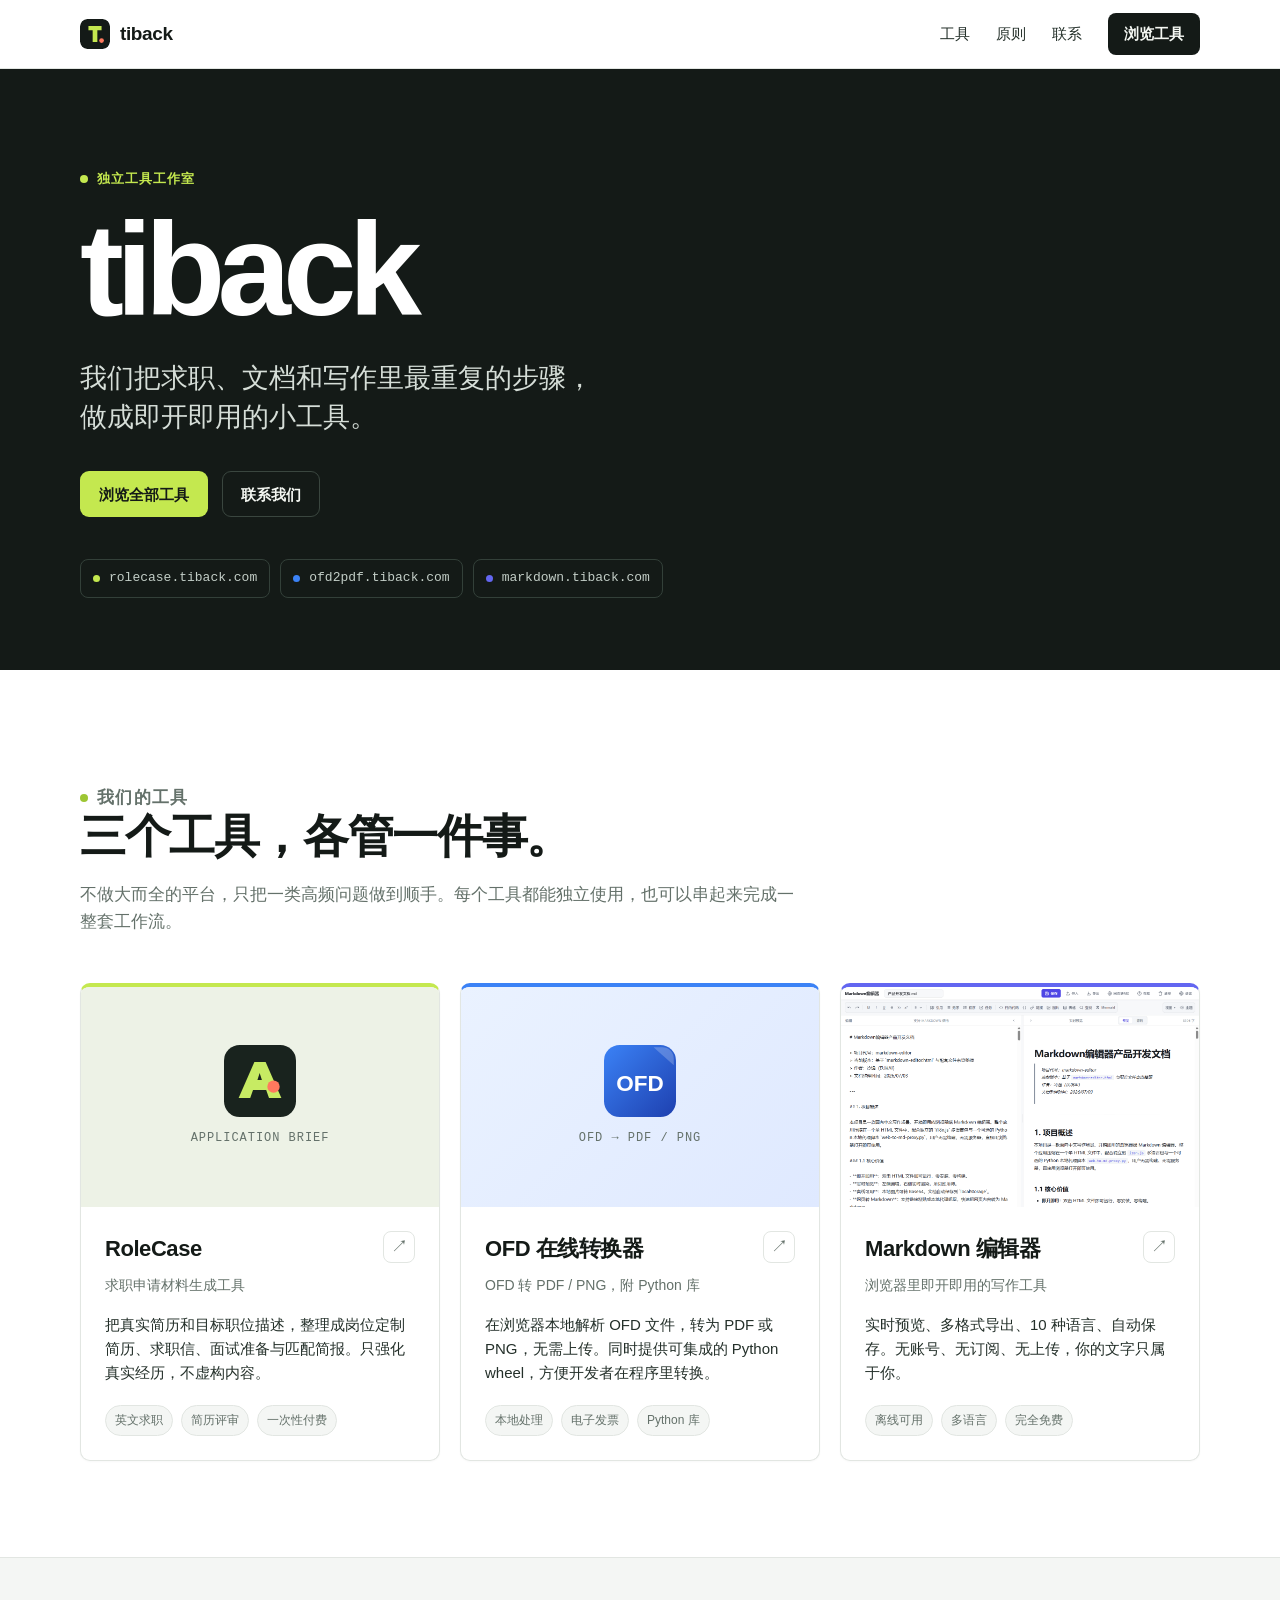
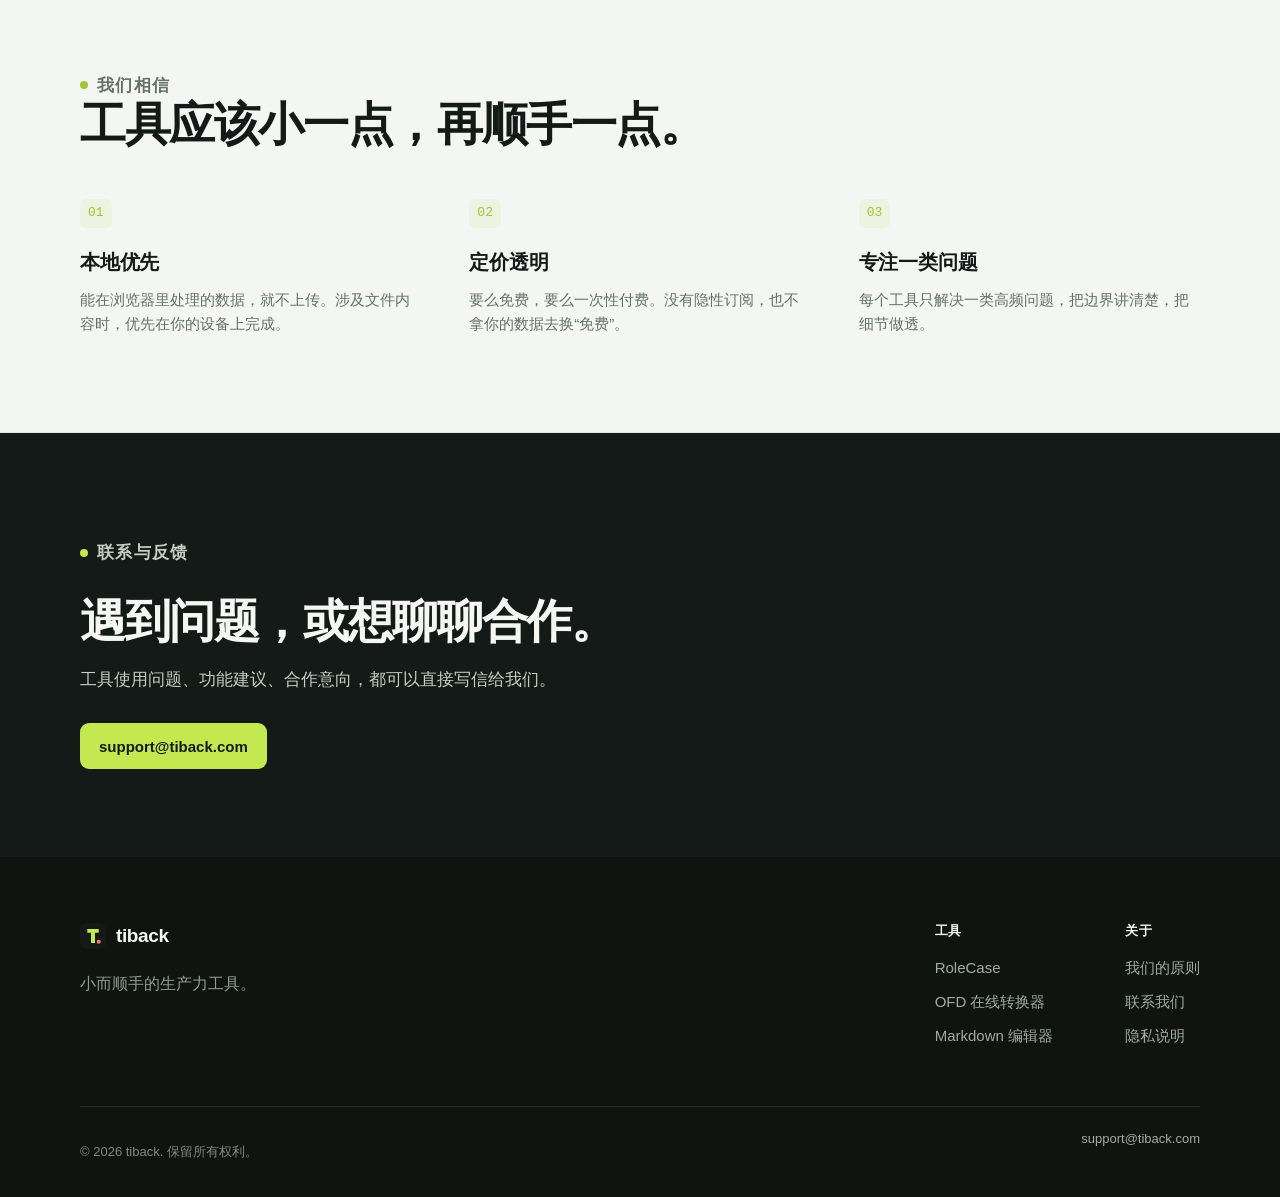
==== index.html @ 59db8145 "Initialize tiback official site" ====
<!doctype html>
<html lang="zh-CN">
  <head>
    <meta charset="utf-8" />
    <meta name="viewport" content="width=device-width, initial-scale=1" />
    <meta name="referrer" content="no-referrer-when-downgrade" />
    <meta
      name="description"
      content="tiback 是一个独立工具工作室，运营 RoleCase、OFD 在线转换器和 Markdown 编辑器，把高频但琐碎的工作做成即开即用的小工具。"
    />
    <meta name="robots" content="index, follow" />
    <meta name="theme-color" content="#141a17" />
    <link rel="canonical" href="https://tiback.com/" />

    <meta property="og:type" content="website" />
    <meta property="og:site_name" content="tiback" />
    <meta property="og:title" content="tiback — 独立工具工作室" />
    <meta
      property="og:description"
      content="我们把求职、文档和写作里最重复的步骤，做成即开即用的小工具。本地优先，定价简单。"
    />
    <meta property="og:url" content="https://tiback.com/" />
    <meta property="og:locale" content="zh_CN" />
    <meta name="twitter:card" content="summary" />
    <meta name="twitter:title" content="tiback — 独立工具工作室" />
    <meta
      name="twitter:description"
      content="运营 RoleCase、OFD 在线转换器和 Markdown 编辑器三个即开即用的小工具。"
    />

    <link rel="icon" type="image/svg+xml" href="favicon.svg" />
    <link rel="stylesheet" href="styles.css" />
    <title>tiback — 独立工具工作室</title>

    <script type="application/ld+json">
      {
        "@context": "https://schema.org",
        "@type": "Organization",
        "name": "tiback",
        "url": "https://tiback.com/",
        "email": "support@tiback.com",
        "description": "独立工具工作室，运营 RoleCase、OFD 在线转换器和 Markdown 编辑器。"
      }
    </script>
  </head>
  <body>
    <a class="skip-link" href="#main">跳到主要内容</a>

    <header class="site-header">
      <div class="container header-inner">
        <a class="brand" href="index.html" aria-label="tiback 首页">
          <img src="favicon.svg" alt="" width="30" height="30" />
          <span>tiback</span>
        </a>

        <button
          class="nav-toggle"
          type="button"
          aria-expanded="false"
          aria-controls="site-nav"
          aria-label="打开菜单"
        >
          <span></span>
          <span></span>
          <span></span>
        </button>

        <nav class="site-nav" id="site-nav" aria-label="主导航">
          <a href="#tools">工具</a>
          <a href="#principles">原则</a>
          <a href="#contact">联系</a>
          <a class="nav-cta" href="#tools">浏览工具</a>
        </nav>
      </div>
    </header>

    <main id="main">
      <section class="hero">
        <div class="container hero-inner">
          <p class="eyebrow"><span></span> 独立工具工作室</p>
          <h1>tiback</h1>
          <p class="hero-lede">
            我们把求职、文档和写作里最重复的步骤，<br />
            做成即开即用的小工具。
          </p>
          <div class="hero-actions">
            <a class="button button-primary" href="#tools">浏览全部工具</a>
            <a class="button button-ghost" href="mailto:support@tiback.com">联系我们</a>
          </div>

          <div class="hero-tools" aria-label="当前运营的工具">
            <a href="https://rolecase.tiback.com/" target="_blank" rel="noopener">
              <span class="dot dot-lime"></span>rolecase.tiback.com
            </a>
            <a href="https://ofd2pdf.tiback.com/" target="_blank" rel="noopener">
              <span class="dot dot-blue"></span>ofd2pdf.tiback.com
            </a>
            <a href="https://markdown.tiback.com/" target="_blank" rel="noopener">
              <span class="dot dot-indigo"></span>markdown.tiback.com
            </a>
          </div>
        </div>
      </section>

      <section class="tools" id="tools">
        <div class="container">
          <div class="section-heading">
            <p class="eyebrow"><span></span> 我们的工具</p>
            <h2>三个工具，各管一件事。</h2>
            <p>
              不做大而全的平台，只把一类高频问题做到顺手。每个工具都能独立使用，也可以串起来完成一整套工作流。
            </p>
          </div>

          <div class="tools-grid">
            <article class="tool-card tool-card-rolecase">
              <figure class="tool-media tool-media-rolecase">
                <img src="assets/rolecase.svg" alt="" width="72" height="72" />
                <figcaption>APPLICATION BRIEF</figcaption>
              </figure>
              <div class="tool-body">
                <div class="tool-title-row">
                  <h3>RoleCase</h3>
                  <a class="tool-open" href="https://rolecase.tiback.com/" target="_blank" rel="noopener" aria-label="打开 RoleCase">↗</a>
                </div>
                <p class="tool-tagline">求职申请材料生成工具</p>
                <p class="tool-desc">
                  把真实简历和目标职位描述，整理成岗位定制简历、求职信、面试准备与匹配简报。只强化真实经历，不虚构内容。
                </p>
                <ul class="tool-tags" aria-label="RoleCase 特点">
                  <li>英文求职</li>
                  <li>简历评审</li>
                  <li>一次性付费</li>
                </ul>
              </div>
            </article>

            <article class="tool-card tool-card-ofd">
              <figure class="tool-media tool-media-ofd">
                <img src="assets/ofd.svg" alt="" width="72" height="72" />
                <figcaption>OFD → PDF / PNG</figcaption>
              </figure>
              <div class="tool-body">
                <div class="tool-title-row">
                  <h3>OFD 在线转换器</h3>
                  <a class="tool-open" href="https://ofd2pdf.tiback.com/" target="_blank" rel="noopener" aria-label="打开 OFD 在线转换器">↗</a>
                </div>
                <p class="tool-tagline">OFD 转 PDF / PNG，附 Python 库</p>
                <p class="tool-desc">
                  在浏览器本地解析 OFD 文件，转为 PDF 或 PNG，无需上传。同时提供可集成的 Python wheel，方便开发者在程序里转换。
                </p>
                <ul class="tool-tags" aria-label="OFD 在线转换器特点">
                  <li>本地处理</li>
                  <li>电子发票</li>
                  <li>Python 库</li>
                </ul>
              </div>
            </article>

            <article class="tool-card tool-card-markdown">
              <figure class="tool-media tool-media-markdown">
                <img src="assets/markdown-editor.png" alt="Markdown 编辑器界面截图" loading="lazy" />
              </figure>
              <div class="tool-body">
                <div class="tool-title-row">
                  <h3>Markdown 编辑器</h3>
                  <a class="tool-open" href="https://markdown.tiback.com/" target="_blank" rel="noopener" aria-label="打开 Markdown 编辑器">↗</a>
                </div>
                <p class="tool-tagline">浏览器里即开即用的写作工具</p>
                <p class="tool-desc">
                  实时预览、多格式导出、10 种语言、自动保存。无账号、无订阅、无上传，你的文字只属于你。
                </p>
                <ul class="tool-tags" aria-label="Markdown 编辑器特点">
                  <li>离线可用</li>
                  <li>多语言</li>
                  <li>完全免费</li>
                </ul>
              </div>
            </article>
          </div>
        </div>
      </section>

      <section class="principles" id="principles">
        <div class="container">
          <div class="section-heading">
            <p class="eyebrow"><span></span> 我们相信</p>
            <h2>工具应该小一点，再顺手一点。</h2>
          </div>

          <div class="principles-grid">
            <div>
              <span class="principle-index">01</span>
              <h3>本地优先</h3>
              <p>能在浏览器里处理的数据，就不上传。涉及文件内容时，优先在你的设备上完成。</p>
            </div>
            <div>
              <span class="principle-index">02</span>
              <h3>定价透明</h3>
              <p>要么免费，要么一次性付费。没有隐性订阅，也不拿你的数据去换“免费”。</p>
            </div>
            <div>
              <span class="principle-index">03</span>
              <h3>专注一类问题</h3>
              <p>每个工具只解决一类高频问题，把边界讲清楚，把细节做透。</p>
            </div>
          </div>
        </div>
      </section>

      <section class="contact" id="contact">
        <div class="container contact-inner">
          <p class="eyebrow eyebrow-dark"><span></span> 联系与反馈</p>
          <h2>遇到问题，或想聊聊合作。</h2>
          <p>
            工具使用问题、功能建议、合作意向，都可以直接写信给我们。
          </p>
          <a class="button button-primary" href="mailto:support@tiback.com">support@tiback.com</a>
        </div>
      </section>
    </main>

    <footer class="site-footer">
      <div class="container footer-inner">
        <div class="footer-brand">
          <a class="brand" href="index.html">
            <img src="favicon.svg" alt="" width="26" height="26" />
            <span>tiback</span>
          </a>
          <p>小而顺手的生产力工具。</p>
        </div>

        <div class="footer-links">
          <div>
            <h3>工具</h3>
            <a href="https://rolecase.tiback.com/" target="_blank" rel="noopener">RoleCase</a>
            <a href="https://ofd2pdf.tiback.com/" target="_blank" rel="noopener">OFD 在线转换器</a>
            <a href="https://markdown.tiback.com/" target="_blank" rel="noopener">Markdown 编辑器</a>
          </div>
          <div>
            <h3>关于</h3>
            <a href="#principles">我们的原则</a>
            <a href="#contact">联系我们</a>
            <a href="/privacy.html">隐私说明</a>
          </div>
        </div>
      </div>
      <div class="container footer-bottom">
        <p>© 2026 tiback. 保留所有权利。</p>
        <a href="mailto:support@tiback.com">support@tiback.com</a>
      </div>
    </footer>

    <script src="main.js"></script>
  </body>
</html>
---- styles.css ----
:root {
  --ink: #141a17;
  --ink-soft: #24302a;
  --paper: #ffffff;
  --canvas: #f4f6f4;
  --line: #e2e6e2;
  --muted: #64716a;
  --muted-dark: #a8b3ac;
  --lime: #c4e84f;
  --lime-deep: #9dc633;
  --coral: #ff795e;
  --blue: #3b82f6;
  --indigo: #6366f1;
  --radius: 10px;
  --shadow: 0 14px 40px rgba(20, 26, 23, 0.08);
  --container: 1120px;
}

* {
  box-sizing: border-box;
}

html {
  scroll-behavior: smooth;
  -webkit-text-size-adjust: 100%;
}

body {
  margin: 0;
  font-family:
    -apple-system, BlinkMacSystemFont, "Segoe UI", Roboto, "Helvetica Neue",
    "PingFang SC", "Hiragino Sans GB", "Microsoft YaHei", sans-serif;
  color: var(--ink);
  background: var(--paper);
  line-height: 1.6;
  letter-spacing: 0;
}

a {
  color: inherit;
  text-decoration: none;
}

img {
  max-width: 100%;
  display: block;
}

.container {
  width: min(100% - 40px, var(--container));
  margin-inline: auto;
}

.skip-link {
  position: absolute;
  left: -9999px;
  top: 0;
  background: var(--lime);
  color: var(--ink);
  padding: 8px 12px;
  border-radius: 0 0 8px 0;
  z-index: 100;
}

.skip-link:focus {
  left: 0;
}

/* Header */
.site-header {
  position: sticky;
  top: 0;
  z-index: 20;
  background: rgba(255, 255, 255, 0.92);
  border-bottom: 1px solid var(--line);
  backdrop-filter: blur(12px);
}

.header-inner {
  min-height: 68px;
  display: flex;
  align-items: center;
  justify-content: space-between;
  gap: 24px;
}

.brand {
  display: inline-flex;
  align-items: center;
  gap: 10px;
  font-weight: 700;
  font-size: 19px;
  letter-spacing: -0.02em;
}

.brand img {
  border-radius: 7px;
}

.site-nav {
  display: flex;
  align-items: center;
  gap: 26px;
  font-size: 15px;
  color: var(--ink-soft);
}

.site-nav a:not(.nav-cta):hover {
  color: var(--ink);
  text-decoration: underline;
  text-underline-offset: 4px;
}

.nav-cta {
  padding: 9px 16px;
  background: var(--ink);
  color: #f4f7f2;
  border-radius: 8px;
  font-weight: 600;
}

.nav-cta:hover {
  background: var(--ink-soft);
}

.nav-toggle {
  display: none;
  width: 42px;
  height: 42px;
  border: 1px solid var(--line);
  border-radius: 8px;
  background: transparent;
  cursor: pointer;
  padding: 0;
}

.nav-toggle span {
  display: block;
  width: 18px;
  height: 2px;
  margin: 4px auto;
  background: var(--ink);
  transition: transform 0.2s ease, opacity 0.2s ease;
}

/* Hero */
.hero {
  background: var(--ink);
  color: #f4f7f2;
  overflow: hidden;
}

.hero-inner {
  padding: 96px 0 72px;
}

.eyebrow {
  display: inline-flex;
  align-items: center;
  gap: 9px;
  margin: 0 0 20px;
  font-size: 13px;
  font-weight: 600;
  letter-spacing: 0.08em;
  text-transform: uppercase;
  color: var(--lime);
}

.eyebrow span {
  width: 8px;
  height: 8px;
  border-radius: 50%;
  background: var(--lime);
}

.hero h1 {
  margin: 0;
  font-size: clamp(64px, 14vw, 132px);
  line-height: 0.92;
  letter-spacing: -0.06em;
  color: #ffffff;
}

.hero-lede {
  margin: 28px 0 0;
  font-size: clamp(19px, 3vw, 27px);
  line-height: 1.45;
  color: #d6ded8;
  font-weight: 400;
}

.hero-actions {
  display: flex;
  flex-wrap: wrap;
  gap: 14px;
  margin-top: 34px;
}

.button {
  display: inline-flex;
  align-items: center;
  justify-content: center;
  min-height: 46px;
  padding: 10px 18px;
  border-radius: 9px;
  font-weight: 600;
  font-size: 15px;
  line-height: 1;
  border: 1px solid transparent;
  cursor: pointer;
}

.button-primary {
  background: var(--lime);
  color: var(--ink);
}

.button-primary:hover {
  background: #d1f163;
}

.button-ghost {
  background: transparent;
  color: #f4f7f2;
  border-color: #3a463f;
}

.button-ghost:hover {
  border-color: #748078;
}

.hero-tools {
  display: flex;
  flex-wrap: wrap;
  gap: 10px;
  margin-top: 42px;
}

.hero-tools a {
  display: inline-flex;
  align-items: center;
  gap: 9px;
  padding: 8px 12px;
  border: 1px solid #334039;
  border-radius: 8px;
  color: #c3cec7;
  font-size: 13px;
  font-family: ui-monospace, SFMono-Regular, "SF Mono", Menlo, Consolas, monospace;
}

.hero-tools a:hover {
  color: #ffffff;
  border-color: #65746b;
}

.dot {
  width: 7px;
  height: 7px;
  border-radius: 50%;
}

.dot-lime {
  background: var(--lime);
}

.dot-blue {
  background: var(--blue);
}

.dot-indigo {
  background: var(--indigo);
}

/* Section headings */
.section-heading {
  max-width: 720px;
  margin-bottom: 48px;
}

.section-heading .eyebrow {
  color: var(--muted);
}

.section-heading .eyebrow span {
  background: var(--lime-deep);
}

.section-heading h2 {
  margin: 0;
  font-size: clamp(30px, 4.5vw, 46px);
  line-height: 1.12;
  letter-spacing: -0.03em;
}

.section-heading p {
  margin: 18px 0 0;
  font-size: 17px;
  color: var(--muted);
}

/* Tools */
.tools {
  padding: 96px 0;
  background: var(--paper);
}

.tools-grid {
  display: grid;
  grid-template-columns: repeat(3, 1fr);
  gap: 20px;
}

.tool-card {
  border: 1px solid var(--line);
  border-radius: var(--radius);
  background: var(--paper);
  overflow: hidden;
  display: flex;
  flex-direction: column;
  box-shadow: 0 1px 2px rgba(20, 26, 23, 0.03);
}

.tool-card-rolecase {
  border-top: 4px solid var(--lime);
}

.tool-card-ofd {
  border-top: 4px solid var(--blue);
}

.tool-card-markdown {
  border-top: 4px solid var(--indigo);
}

.tool-media {
  margin: 0;
  height: 220px;
  display: flex;
  flex-direction: column;
  align-items: center;
  justify-content: center;
  gap: 12px;
  padding: 20px;
  position: relative;
}

.tool-media-rolecase {
  background: #edf2e6;
}

.tool-media-ofd {
  background: linear-gradient(135deg, #eaf2ff 0%, #dfe9ff 100%);
}

.tool-media-markdown {
  padding: 0;
  background: #eef0ee;
}

.tool-media-markdown img {
  width: 100%;
  height: 100%;
  object-fit: cover;
  object-position: top center;
}

.tool-media figcaption {
  font-family: ui-monospace, SFMono-Regular, "SF Mono", Menlo, Consolas, monospace;
  font-size: 12px;
  letter-spacing: 0.08em;
  color: var(--muted);
}

.tool-body {
  padding: 24px;
  display: flex;
  flex-direction: column;
  flex: 1;
}

.tool-title-row {
  display: flex;
  align-items: flex-start;
  justify-content: space-between;
  gap: 16px;
}

.tool-title-row h3 {
  margin: 0;
  font-size: 22px;
  letter-spacing: -0.02em;
}

.tool-open {
  display: inline-flex;
  align-items: center;
  justify-content: center;
  width: 32px;
  height: 32px;
  flex: none;
  border: 1px solid var(--line);
  border-radius: 8px;
  color: var(--muted);
  font-size: 17px;
}

.tool-open:hover {
  color: var(--ink);
  border-color: #b8c1ba;
}

.tool-tagline {
  margin: 8px 0 0;
  font-size: 14px;
  color: var(--muted);
  font-weight: 500;
}

.tool-desc {
  margin: 16px 0 20px;
  color: var(--ink-soft);
  font-size: 15px;
}

.tool-tags {
  list-style: none;
  margin: auto 0 0;
  padding: 0;
  display: flex;
  flex-wrap: wrap;
  gap: 8px;
}

.tool-tags li {
  font-size: 12px;
  color: var(--muted);
  background: var(--canvas);
  border: 1px solid var(--line);
  border-radius: 999px;
  padding: 5px 9px;
}

/* Principles */
.principles {
  padding: 96px 0;
  background: var(--canvas);
  border-top: 1px solid var(--line);
  border-bottom: 1px solid var(--line);
}

.principles-grid {
  display: grid;
  grid-template-columns: repeat(3, 1fr);
  gap: 48px;
}

.principle-index {
  display: inline-block;
  font-family: ui-monospace, SFMono-Regular, "SF Mono", Menlo, Consolas, monospace;
  font-size: 13px;
  color: var(--lime-deep);
  background: #eef3e1;
  padding: 4px 8px;
  border-radius: 6px;
  margin-bottom: 18px;
}

.principles-grid h3 {
  margin: 0 0 10px;
  font-size: 20px;
  letter-spacing: -0.01em;
}

.principles-grid p {
  margin: 0;
  color: var(--muted);
  font-size: 15px;
}

/* Contact */
.contact {
  background: var(--ink);
  color: #f4f7f2;
}

.contact-inner {
  padding: 88px 0;
}

.eyebrow-dark {
  color: var(--lime);
}

.eyebrow-dark span {
  background: var(--lime);
}

.contact h2 {
  margin: 0;
  font-size: clamp(30px, 5vw, 46px);
  line-height: 1.12;
  letter-spacing: -0.03em;
}

.contact p {
  margin: 18px 0 30px;
  max-width: 560px;
  color: #c3cec7;
  font-size: 17px;
}

/* Footer */
.site-footer {
  background: #0f1411;
  color: #b8c3bb;
}

.footer-inner {
  display: flex;
  justify-content: space-between;
  gap: 48px;
  padding: 64px 0 48px;
}

.footer-brand .brand {
  color: #f4f7f2;
}

.footer-brand p {
  margin: 14px 0 0;
  color: #8f9c94;
}

.footer-links {
  display: flex;
  gap: 72px;
}

.footer-links h3 {
  margin: 0 0 14px;
  color: #f4f7f2;
  font-size: 13px;
  letter-spacing: 0.06em;
  text-transform: uppercase;
}

.footer-links a {
  display: block;
  margin-bottom: 10px;
  color: #9faba3;
  font-size: 15px;
}

.footer-links a:hover {
  color: #ffffff;
}

.footer-bottom {
  display: flex;
  justify-content: space-between;
  gap: 16px;
  padding: 22px 0;
  border-top: 1px solid #25302a;
  font-size: 13px;
  color: #7d8a82;
}

.footer-bottom a {
  color: #9faba3;
}

.footer-bottom a:hover {
  color: #ffffff;
}

/* Privacy page */
.page {
  padding: 72px 0;
}

.page-inner {
  max-width: 720px;
}

.page .eyebrow {
  color: var(--muted);
}

.page .eyebrow span {
  background: var(--lime-deep);
}

.page h1 {
  margin: 0 0 24px;
  font-size: clamp(34px, 6vw, 52px);
  line-height: 1.08;
  letter-spacing: -0.04em;
}

.page h2 {
  margin: 32px 0 10px;
  font-size: 22px;
  letter-spacing: -0.01em;
}

.page p,
.page li {
  color: var(--muted);
  font-size: 16px;
}

.page ul {
  padding-left: 22px;
}

.page a {
  color: var(--ink);
  text-decoration: underline;
  text-underline-offset: 3px;
}

/* Responsive */
@media (max-width: 860px) {
  .tools-grid,
  .principles-grid {
    grid-template-columns: 1fr;
  }

  .principles-grid {
    gap: 32px;
  }

  .footer-inner {
    flex-direction: column;
    gap: 36px;
  }

  .footer-links {
    gap: 40px;
  }
}

@media (max-width: 640px) {
  .nav-toggle {
    display: block;
  }

  .site-nav {
    position: absolute;
    top: 68px;
    left: 20px;
    right: 20px;
    flex-direction: column;
    align-items: stretch;
    gap: 0;
    background: var(--paper);
    border: 1px solid var(--line);
    border-radius: 10px;
    box-shadow: var(--shadow);
    padding: 8px;
    opacity: 0;
    visibility: hidden;
    transform: translateY(-8px);
    transition: opacity 0.2s ease, transform 0.2s ease, visibility 0.2s ease;
  }

  .site-nav.is-open {
    opacity: 1;
    visibility: visible;
    transform: translateY(0);
  }

  .site-nav a {
    padding: 12px 10px;
    border-radius: 8px;
  }

  .site-nav a:hover {
    background: var(--canvas);
  }

  .site-nav .nav-cta {
    text-align: center;
    margin-top: 6px;
  }

  .nav-toggle.is-open span:nth-child(1) {
    transform: translateY(6px) rotate(45deg);
  }

  .nav-toggle.is-open span:nth-child(2) {
    opacity: 0;
  }

  .nav-toggle.is-open span:nth-child(3) {
    transform: translateY(-6px) rotate(-45deg);
  }

  .hero-inner {
    padding: 64px 0 52px;
  }

  .tools,
  .principles {
    padding: 64px 0;
  }

  .contact-inner {
    padding: 64px 0;
  }

  .footer-bottom {
    flex-direction: column;
  }
}
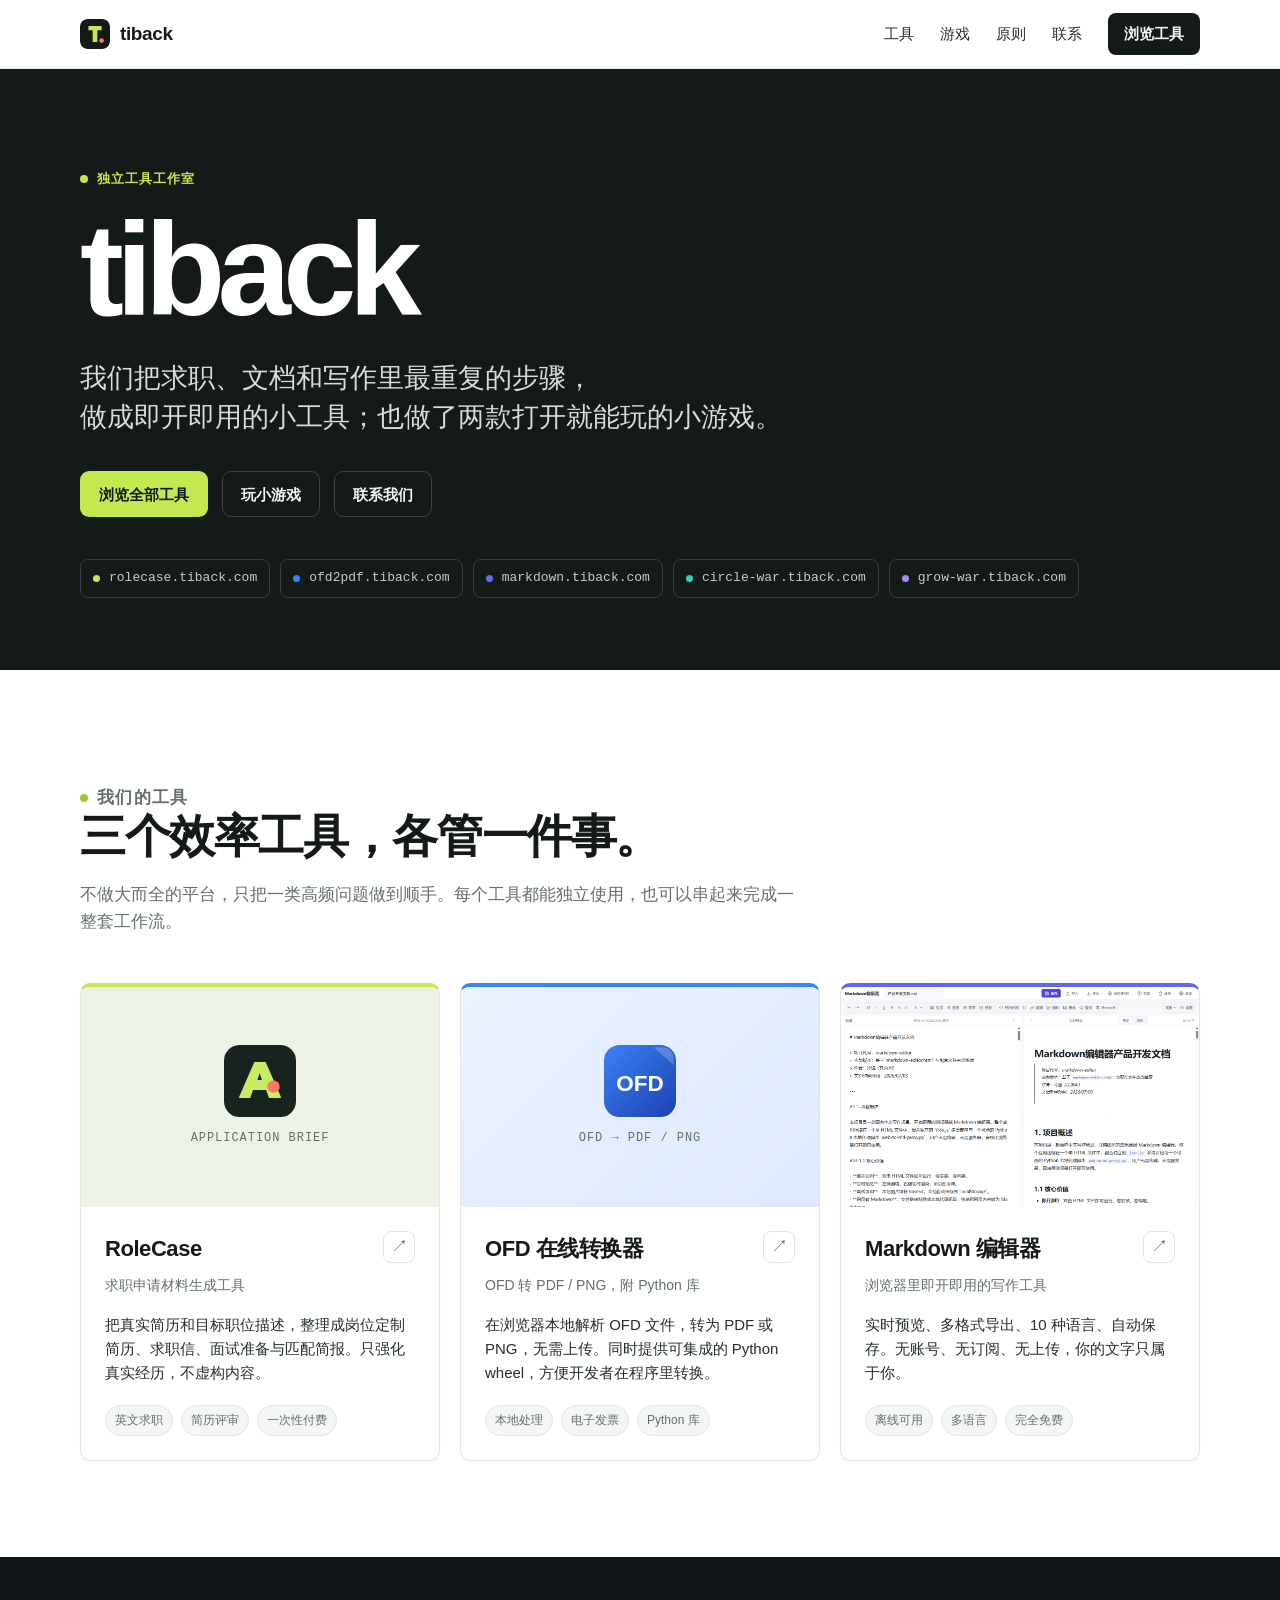
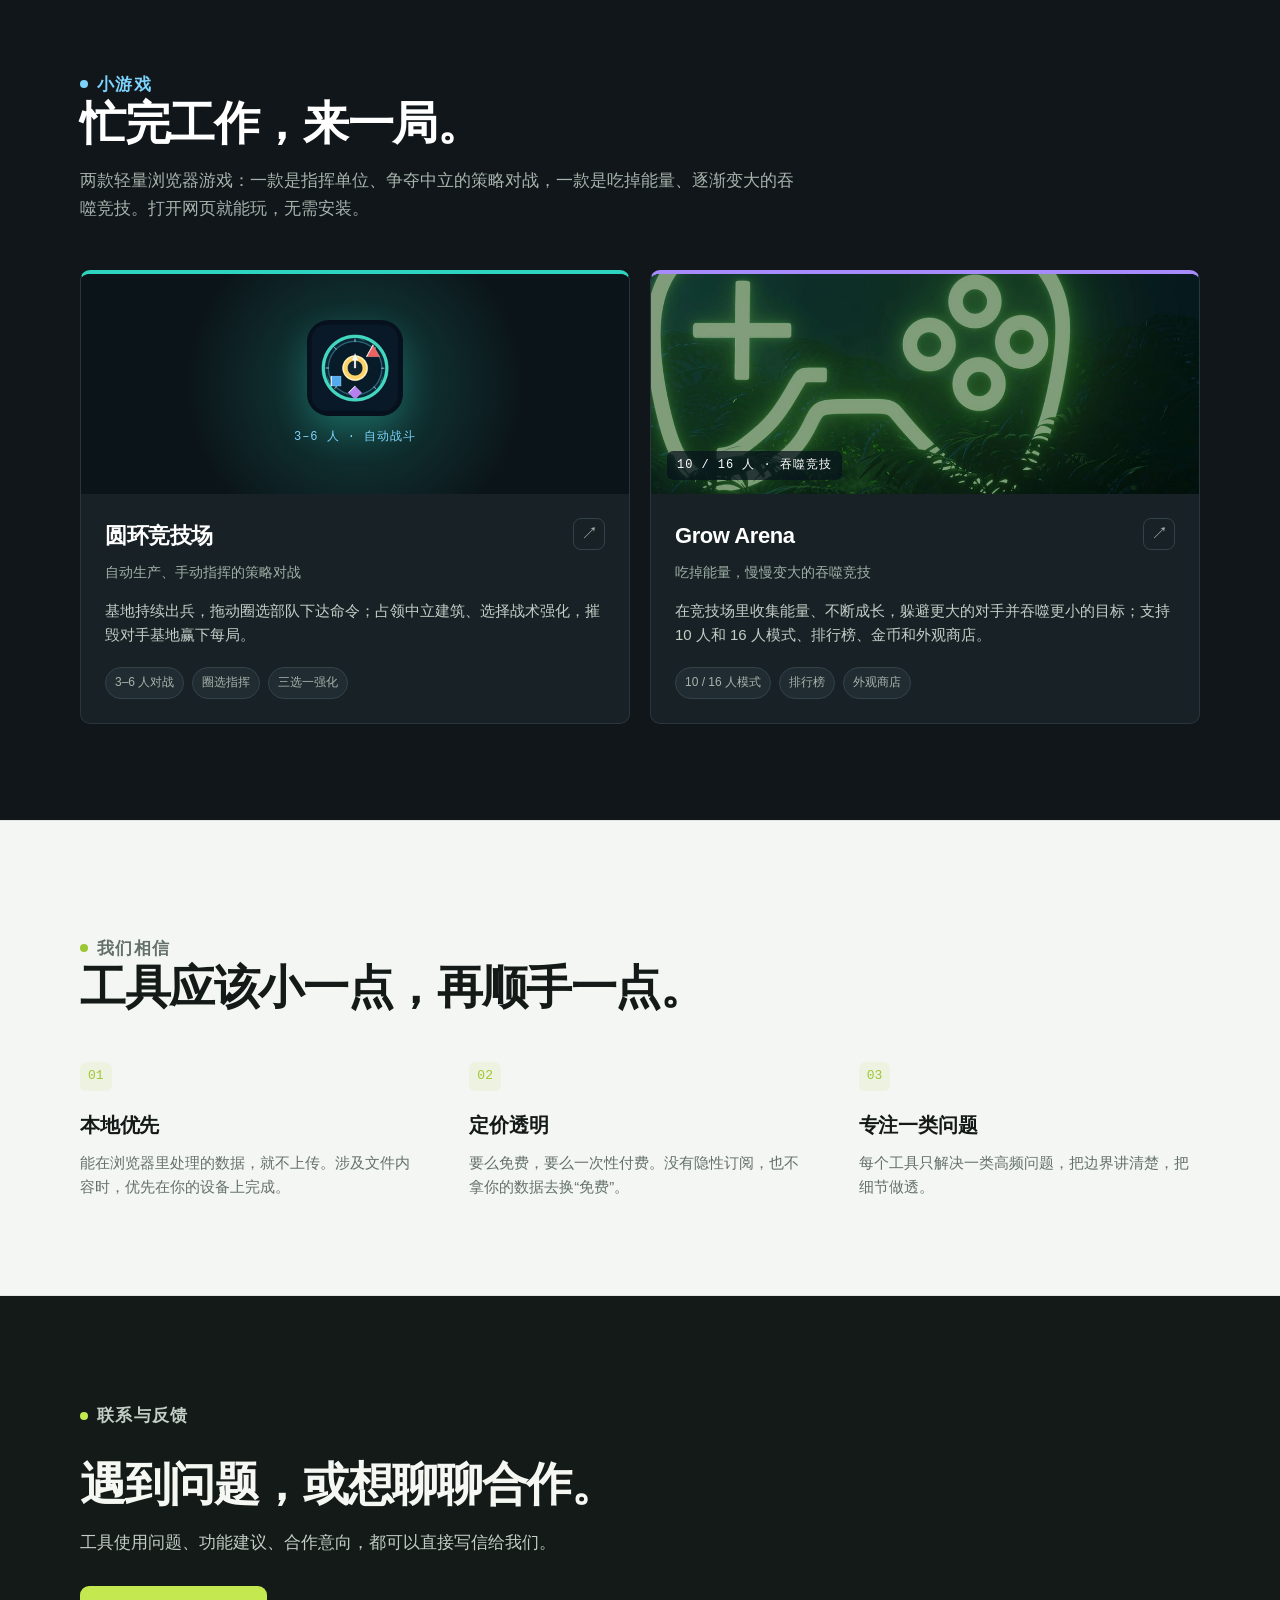
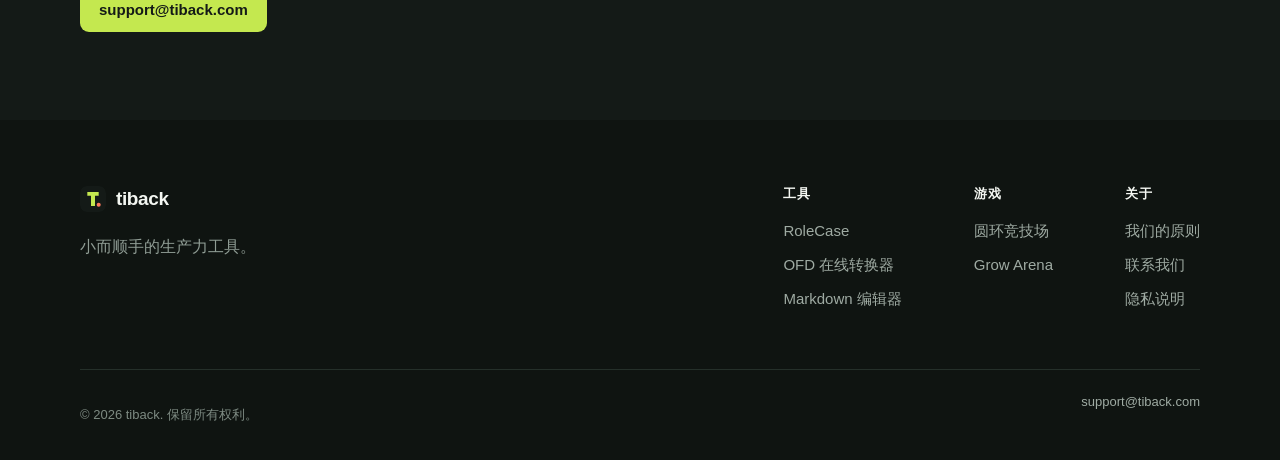
==== commit 3160da07: "Add Circle Arena and Grow Arena to tiback hub" ====
--- a/index.html
+++ b/index.html
@@ -6,7 +6,7 @@
     <meta name="referrer" content="no-referrer-when-downgrade" />
     <meta
       name="description"
-      content="tiback 是一个独立工具工作室，运营 RoleCase、OFD 在线转换器和 Markdown 编辑器，把高频但琐碎的工作做成即开即用的小工具。"
+      content="tiback 是一个独立工具工作室，运营 RoleCase、OFD 在线转换器、Markdown 编辑器，以及圆环竞技场和 Grow Arena 两款浏览器小游戏。"
     />
     <meta name="robots" content="index, follow" />
     <meta name="theme-color" content="#141a17" />
@@ -17,7 +17,7 @@
     <meta property="og:title" content="tiback — 独立工具工作室" />
     <meta
       property="og:description"
-      content="我们把求职、文档和写作里最重复的步骤，做成即开即用的小工具。本地优先，定价简单。"
+      content="我们把求职、文档和写作里最重复的步骤做成即开即用的小工具，也做了两款打开就能玩的浏览器游戏。本地优先，定价简单。"
     />
     <meta property="og:url" content="https://tiback.com/" />
     <meta property="og:locale" content="zh_CN" />
@@ -25,22 +25,737 @@
     <meta name="twitter:title" content="tiback — 独立工具工作室" />
     <meta
       name="twitter:description"
-      content="运营 RoleCase、OFD 在线转换器和 Markdown 编辑器三个即开即用的小工具。"
+      content="运营 RoleCase、OFD 在线转换器、Markdown 编辑器，以及圆环竞技场和 Grow Arena 两款小游戏。"
     />
 
     <link rel="icon" type="image/svg+xml" href="favicon.svg" />
     <link rel="stylesheet" href="styles.css" />
+    <link rel="alternate" type="text/markdown" href="llms.txt" title="LLM-readable site summary" />
     <title>tiback — 独立工具工作室</title>
 
     <script type="application/ld+json">
-      {
-        "@context": "https://schema.org",
-        "@type": "Organization",
-        "name": "tiback",
-        "url": "https://tiback.com/",
+{
+  "@context": "https://schema.org",
+  "@graph": [
+    {
+      "@type": "Organization",
+      "@id": "https://tiback.com/#organization",
+      "name": "tiback",
+      "alternateName": "TiBack",
+      "url": "https://tiback.com/",
+      "description": "tiback 是一个独立工具工作室，运营 RoleCase、OFD 在线转换器和 Markdown 编辑器，把高频但琐碎的工作做成即开即用的小工具。",
+      "slogan": "小而顺手的生产力工具。",
+      "email": "support@tiback.com",
+      "contactPoint": {
+        "@type": "ContactPoint",
+        "contactType": "customer support",
         "email": "support@tiback.com",
-        "description": "独立工具工作室，运营 RoleCase、OFD 在线转换器和 Markdown 编辑器。"
+        "availableLanguage": ["zh-CN", "en"]
+      },
+      "logo": {
+        "@type": "ImageObject",
+        "@id": "https://tiback.com/#logo",
+        "url": "https://tiback.com/favicon.svg",
+        "contentUrl": "https://tiback.com/favicon.svg",
+        "caption": "tiback"
+      },
+      "image": { "@id": "https://tiback.com/#logo" },
+      "knowsAbout": [
+        "证据优先的求职申请材料",
+        "OFD 转 PDF / PNG",
+        "浏览器本地文档处理",
+        "Markdown 写作与导出",
+        "AI Agent 工作流"
+      ],
+      "hasOfferCatalog": {
+        "@type": "OfferCatalog",
+        "name": "tiback 工具合集",
+        "itemListElement": [
+          {
+            "@type": "Offer",
+            "itemOffered": { "@id": "https://rolecase.tiback.com/#software" }
+          },
+          {
+            "@type": "Offer",
+            "itemOffered": { "@id": "https://ofd2pdf.tiback.com/#software" }
+          },
+          {
+            "@type": "Offer",
+            "itemOffered": { "@id": "https://markdown.tiback.com/#software" }
+          },
+          {
+            "@type": "Offer",
+            "itemOffered": { "@id": "https://circle-war.tiback.com/#software" }
+          },
+          {
+            "@type": "Offer",
+            "itemOffered": { "@id": "https://grow-war.tiback.com/#software" }
+          }
+        ]
       }
+    },
+    {
+      "@type": "WebSite",
+      "@id": "https://tiback.com/#website",
+      "url": "https://tiback.com/",
+      "name": "tiback",
+      "alternateName": "tiback 官方工具站",
+      "description": "tiback 官方网站，聚合 RoleCase、OFD 在线转换器、Markdown 编辑器三个效率工具，以及圆环竞技场和 Grow Arena 两款浏览器小游戏。",
+      "inLanguage": "zh-CN",
+      "publisher": { "@id": "https://tiback.com/#organization" },
+      "copyrightHolder": { "@id": "https://tiback.com/#organization" },
+      "copyrightYear": 2026,
+      "isFamilyFriendly": true,
+      "mainEntity": { "@id": "https://tiback.com/#tools" }
+    },
+    {
+      "@type": "WebPage",
+      "@id": "https://tiback.com/#webpage",
+      "url": "https://tiback.com/",
+      "name": "tiback — 独立工具工作室",
+      "description": "tiback 运营 RoleCase、OFD 在线转换器、Markdown 编辑器、圆环竞技场和 Grow Arena，提供求职材料、OFD 文档转换、Markdown 写作和浏览器游戏。",
+      "isPartOf": { "@id": "https://tiback.com/#website" },
+      "about": { "@id": "https://tiback.com/#organization" },
+      "mainEntity": { "@id": "https://tiback.com/#tools" },
+      "inLanguage": "zh-CN",
+      "datePublished": "2026-09-09",
+      "dateModified": "2026-09-12"
+    },
+    {
+      "@type": "ItemList",
+      "@id": "https://tiback.com/#tools",
+      "name": "tiback 工具合集",
+      "description": "tiback 目前运营的五个产品：RoleCase、OFD 在线转换器、Markdown 编辑器、圆环竞技场和 Grow Arena。",
+      "numberOfItems": 5,
+      "itemListOrder": "https://schema.org/ItemListOrderAscending",
+      "itemListElement": [
+        {
+          "@type": "ListItem",
+          "position": 1,
+          "name": "RoleCase",
+          "url": "https://rolecase.tiback.com/",
+          "item": { "@id": "https://rolecase.tiback.com/#software" }
+        },
+        {
+          "@type": "ListItem",
+          "position": 2,
+          "name": "OFD 在线转换器",
+          "url": "https://ofd2pdf.tiback.com/",
+          "item": { "@id": "https://ofd2pdf.tiback.com/#software" }
+        },
+        {
+          "@type": "ListItem",
+          "position": 3,
+          "name": "Markdown 编辑器",
+          "url": "https://markdown.tiback.com/",
+          "item": { "@id": "https://markdown.tiback.com/#software" }
+        },
+        {
+          "@type": "ListItem",
+          "position": 4,
+          "name": "圆环竞技场",
+          "url": "https://circle-war.tiback.com/",
+          "item": { "@id": "https://circle-war.tiback.com/#software" }
+        },
+        {
+          "@type": "ListItem",
+          "position": 5,
+          "name": "Grow Arena",
+          "url": "https://grow-war.tiback.com/",
+          "item": { "@id": "https://grow-war.tiback.com/#software" }
+        }
+      ]
+    },
+    {
+      "@type": "SoftwareApplication",
+      "@id": "https://rolecase.tiback.com/#software",
+      "name": "RoleCase",
+      "alternateName": ["RoleCase 求职申请材料生成工具", "RoleCase application pack builder"],
+      "url": "https://rolecase.tiback.com/",
+      "mainEntityOfPage": "https://rolecase.tiback.com/",
+      "description": "面向英语求职市场的证据优先申请材料工具：输入真实简历和目标职位描述，生成岗位定制简历、求职信、面试准备和匹配简报。只整理和强化真实经历，不虚构技能、项目、雇主或成果。",
+      "applicationCategory": "BusinessApplication",
+      "applicationSubCategory": "Resume review and job application preparation",
+      "operatingSystem": "Any",
+      "browserRequirements": "现代浏览器（Chrome、Edge、Firefox、Safari）",
+      "inLanguage": ["en", "zh-CN"],
+      "isAccessibleForFree": true,
+      "offers": [
+        {
+          "@type": "Offer",
+          "name": "Simple Resume Review",
+          "description": "免费、确定性检查、不调用模型的简历评审。",
+          "price": "0",
+          "priceCurrency": "USD",
+          "url": "https://rolecase.tiback.com/resume-review.html",
+          "availability": "https://schema.org/InStock"
+        },
+        {
+          "@type": "Offer",
+          "name": "High-quality Resume Review",
+          "description": "一次性付费的 AI 简历评审，提供更深入的证据、清晰度和改进建议。",
+          "price": "2.99",
+          "priceCurrency": "USD",
+          "url": "https://rolecase.tiback.com/resume-review.html",
+          "availability": "https://schema.org/InStock"
+        },
+        {
+          "@type": "Offer",
+          "name": "Application Pack",
+          "description": "一次性付费的岗位定制申请材料包，包含定制简历、求职信、匹配报告和面试准备。",
+          "price": "4.99",
+          "priceCurrency": "USD",
+          "url": "https://rolecase.tiback.com/#builder",
+          "availability": "https://schema.org/InStock"
+        }
+      ],
+      "featureList": [
+        "Evidence-first resume review",
+        "Role-specific tailored resume",
+        "Role-specific cover letter",
+        "Interview preparation with story prompts",
+        "Match, evidence, and gap analysis",
+        "PDF and DOCX export",
+        "One-time pricing, no subscription"
+      ],
+      "audience": {
+        "@type": "Audience",
+        "audienceType": "面向英语求职市场的求职者、转职者、应届生和职场人士"
+      },
+      "keywords": "resume review, role-specific resume, cover letter, interview prep, application pack, ATS resume, job application, 英文简历, 求职信, 面试准备",
+      "publisher": { "@id": "https://tiback.com/#organization" },
+      "isPartOf": { "@id": "https://tiback.com/#website" },
+      "image": "https://tiback.com/assets/rolecase.svg",
+      "softwareHelp": "https://rolecase.tiback.com/",
+      "potentialAction": {
+        "@type": "UseAction",
+        "name": "Build a role-specific application pack",
+        "target": {
+          "@type": "EntryPoint",
+          "urlTemplate": "https://rolecase.tiback.com/#builder",
+          "actionPlatform": [
+            "http://schema.org/DesktopWebPlatform",
+            "http://schema.org/MobileWebPlatform"
+          ]
+        }
+      },
+      "datePublished": "2026-08-11",
+      "dateModified": "2026-09-09"
+    },
+    {
+      "@type": "SoftwareApplication",
+      "@id": "https://ofd2pdf.tiback.com/#software",
+      "name": "OFD 在线转换器",
+      "alternateName": ["OFD to PDF / PNG Converter", "ofd2pdf"],
+      "url": "https://ofd2pdf.tiback.com/",
+      "mainEntityOfPage": "https://ofd2pdf.tiback.com/",
+      "description": "免费的 OFD 转 PDF / PNG 在线工具：在浏览器本地解析和转换 OFD 文件，无需上传，支持电子发票等常见版式文档；同时提供可下载的 Python wheel，开发者可在自己的程序中批量转换 OFD。",
+      "applicationCategory": "UtilitiesApplication",
+      "applicationSubCategory": "OFD document conversion and parsing",
+      "operatingSystem": "Any",
+      "browserRequirements": "支持 WebAssembly 和 Pyodide 的现代浏览器",
+      "inLanguage": "zh-CN",
+      "isAccessibleForFree": true,
+      "offers": {
+        "@type": "Offer",
+        "name": "免费在线转换",
+        "description": "OFD 转 PDF / PNG 在线工具，浏览器本地处理，无需注册。",
+        "price": "0",
+        "priceCurrency": "CNY",
+        "url": "https://ofd2pdf.tiback.com/",
+        "availability": "https://schema.org/InStock"
+      },
+      "featureList": [
+        "OFD 转 PDF",
+        "OFD 转 PNG",
+        "浏览器本地转换，无需上传",
+        "损坏 OFD 预修复",
+        "电子发票等 OFD 文件",
+        "Python wheel 下载与集成",
+        "无需注册"
+      ],
+      "audience": [
+        {
+          "@type": "Audience",
+          "audienceType": "处理电子发票、电子证照和 OFD 版式文档的个人用户"
+        },
+        {
+          "@type": "Audience",
+          "audienceType": "需要在程序中集成 OFD 转换的开发者"
+        }
+      ],
+      "keywords": "OFD转换, OFD转PDF, OFD转PNG, OFD在线转换, OFD Python库, OFD wheel, 电子发票转换, 版式文档",
+      "publisher": { "@id": "https://tiback.com/#organization" },
+      "isPartOf": { "@id": "https://tiback.com/#website" },
+      "image": "https://tiback.com/assets/ofd.svg",
+      "softwareHelp": "https://ofd2pdf.tiback.com/usage.html",
+      "potentialAction": {
+        "@type": "UseAction",
+        "name": "Convert an OFD file to PDF or PNG",
+        "target": {
+          "@type": "EntryPoint",
+          "urlTemplate": "https://ofd2pdf.tiback.com/",
+          "actionPlatform": [
+            "http://schema.org/DesktopWebPlatform",
+            "http://schema.org/MobileWebPlatform"
+          ]
+        }
+      },
+      "datePublished": "2026-08-24",
+      "dateModified": "2026-09-04"
+    },
+    {
+      "@type": "SoftwareApplication",
+      "@id": "https://markdown.tiback.com/#software",
+      "name": "Markdown 编辑器",
+      "alternateName": ["Markdown Editor", "lengyi-markdown-editor"],
+      "url": "https://markdown.tiback.com/",
+      "mainEntityOfPage": "https://markdown.tiback.com/",
+      "description": "浏览器里即开即用的 Markdown 写作工具：实时预览、本地自动保存、多格式导出、10 种语言、浅色/深色主题、Mermaid 图表和 KaTeX 公式；无账号、无订阅、内容不上传。",
+      "applicationCategory": "MultimediaApplication",
+      "applicationSubCategory": "Markdown writing and export",
+      "operatingSystem": "Any",
+      "browserRequirements": "现代浏览器（Chrome、Edge、Firefox、Safari）",
+      "inLanguage": ["zh-CN", "zh-TW", "en", "ja", "ko", "es", "fr", "de", "ru", "pt"],
+      "isAccessibleForFree": true,
+      "offers": {
+        "@type": "Offer",
+        "name": "免费使用",
+        "description": "浏览器本地 Markdown 编辑器，免费、无需注册。",
+        "price": "0",
+        "priceCurrency": "CNY",
+        "url": "https://markdown.tiback.com/",
+        "availability": "https://schema.org/InStock"
+      },
+      "featureList": [
+        "实时预览",
+        "本地自动保存，内容不上传",
+        "拖拽导入 Markdown / 文本文件",
+        "导出 Markdown、HTML、Word、PDF、PNG",
+        "10 种界面语言",
+        "深色 / 浅色主题",
+        "Mermaid 图表与 KaTeX 数学公式",
+        "无账号、无订阅、断网可用"
+      ],
+      "audience": [
+        {
+          "@type": "Audience",
+          "audienceType": "写作者、开发者、学生和内容创作者"
+        },
+        {
+          "@type": "Audience",
+          "audienceType": "使用 AI Agent、编写 AGENTS.md / SKILL.md 的用户"
+        }
+      ],
+      "keywords": "Markdown编辑器, Markdown在线编辑, Markdown写作, Markdown导出, Mermaid, KaTeX, 本地保存, 免费Markdown",
+      "publisher": { "@id": "https://tiback.com/#organization" },
+      "isPartOf": { "@id": "https://tiback.com/#website" },
+      "image": "https://tiback.com/assets/markdown.svg",
+      "screenshot": "https://tiback.com/assets/markdown-editor.png",
+      "softwareHelp": "https://markdown.tiback.com/support.html",
+      "license": "https://opensource.org/licenses/MIT",
+      "potentialAction": {
+        "@type": "UseAction",
+        "name": "Open the Markdown editor",
+        "target": {
+          "@type": "EntryPoint",
+          "urlTemplate": "https://markdown.tiback.com/",
+          "actionPlatform": [
+            "http://schema.org/DesktopWebPlatform",
+            "http://schema.org/MobileWebPlatform"
+          ]
+        }
+      },
+      "datePublished": "2026-08-31",
+      "dateModified": "2026-09-04"
+    },
+    {
+      "@type": "VideoGame",
+      "@id": "https://circle-war.tiback.com/#software",
+      "name": "圆环竞技场",
+      "alternateName": ["Circle Arena", "Circle War"],
+      "url": "https://circle-war.tiback.com/",
+      "mainEntityOfPage": "https://circle-war.tiback.com/",
+      "description": "一款自动生产、手动指挥的轻量策略对战小游戏。基地持续出兵，拖动圈选部队下达命令，占领中立建筑，选择三选一强化，摧毁对手基地赢下每局。支持 3–6 人对战。",
+      "applicationCategory": "GameApplication",
+      "applicationSubCategory": "Strategy battle game",
+      "operatingSystem": "Any",
+      "browserRequirements": "现代浏览器（Chrome、Edge、Firefox、Safari）",
+      "inLanguage": "zh-CN",
+      "isAccessibleForFree": true,
+      "offers": {
+        "@type": "Offer",
+        "name": "免费游玩",
+        "description": "浏览器打开即可游玩的策略对战小游戏。",
+        "price": "0",
+        "priceCurrency": "CNY",
+        "url": "https://circle-war.tiback.com/",
+        "availability": "https://schema.org/InStock"
+      },
+      "featureList": [
+        "3–6 人对战",
+        "基地自动生产兵种",
+        "拖动圈选部队指挥",
+        "占领中立建筑",
+        "三选一战术强化",
+        "指挥官技能与单位合成",
+        "排行榜与金币系统"
+      ],
+      "audience": {
+        "@type": "Audience",
+        "audienceType": "喜欢策略对战、自动战斗和轻量网页游戏的玩家"
+      },
+      "keywords": "圆环竞技场, Circle Arena, Circle War, 策略对战, 自动战斗, 圈选指挥, 中立建筑, 三选一强化, 网页小游戏",
+      "publisher": { "@id": "https://tiback.com/#organization" },
+      "isPartOf": { "@id": "https://tiback.com/#website" },
+      "image": "https://tiback.com/assets/circle-arena.png",
+      "softwareHelp": "https://circle-war.tiback.com/how-to-play.html",
+      "potentialAction": {
+        "@type": "UseAction",
+        "name": "Play Circle Arena",
+        "target": {
+          "@type": "EntryPoint",
+          "urlTemplate": "https://circle-war.tiback.com/",
+          "actionPlatform": [
+            "http://schema.org/DesktopWebPlatform",
+            "http://schema.org/MobileWebPlatform"
+          ]
+        }
+      },
+      "datePublished": "2026-09-14",
+      "dateModified": "2026-09-20"
+    },
+    {
+      "@type": "VideoGame",
+      "@id": "https://grow-war.tiback.com/#software",
+      "name": "Grow Arena",
+      "alternateName": ["Grow War", "成长竞技场"],
+      "url": "https://grow-war.tiback.com/",
+      "mainEntityOfPage": "https://grow-war.tiback.com/",
+      "description": "一款轻量吞噬竞技游戏：在竞技场里收集能量、不断变大，躲避更大的对手并吞噬更小的目标。支持 10 人和 16 人模式、排行榜、金币和外观商店。战斗模拟在浏览器本地完成，账号、金币和排行由 Cloudflare Worker 提供。",
+      "applicationCategory": "GameApplication",
+      "applicationSubCategory": "Arena survival game",
+      "operatingSystem": "Any",
+      "browserRequirements": "现代浏览器（Chrome、Edge、Firefox、Safari）",
+      "inLanguage": "zh-CN",
+      "isAccessibleForFree": true,
+      "offers": {
+        "@type": "Offer",
+        "name": "免费游玩",
+        "description": "浏览器打开即可游玩的吞噬竞技游戏。",
+        "price": "0",
+        "priceCurrency": "CNY",
+        "url": "https://grow-war.tiback.com/",
+        "availability": "https://schema.org/InStock"
+      },
+      "featureList": [
+        "10 人模式",
+        "16 人模式",
+        "吞噬能量不断成长",
+        "排行榜",
+        "金币与每日任务",
+        "外观与背景商店",
+        "浏览器本地战斗模拟",
+        "匿名会话"
+      ],
+      "audience": {
+        "@type": "Audience",
+        "audienceType": "喜欢轻量多人竞技、成长玩法和浏览器游戏的玩家"
+      },
+      "keywords": "Grow Arena, Grow War, 吞噬竞技, 成长游戏, 网页小游戏, 排行榜, 多人对战, 浏览器游戏",
+      "publisher": { "@id": "https://tiback.com/#organization" },
+      "isPartOf": { "@id": "https://tiback.com/#website" },
+      "image": "https://tiback.com/assets/grow-arena.jpg",
+      "screenshot": "https://tiback.com/assets/grow-arena.jpg",
+      "softwareHelp": "https://grow-war.tiback.com/",
+      "potentialAction": {
+        "@type": "UseAction",
+        "name": "Play Grow Arena",
+        "target": {
+          "@type": "EntryPoint",
+          "urlTemplate": "https://grow-war.tiback.com/",
+          "actionPlatform": [
+            "http://schema.org/DesktopWebPlatform",
+            "http://schema.org/MobileWebPlatform"
+          ]
+        }
+      },
+      "datePublished": "2026-09-18",
+      "dateModified": "2026-09-20"
+    },
+    {
+      "@type": "FAQPage",
+      "@id": "https://tiback.com/#faq",
+      "mainEntity": [
+        {
+          "@type": "Question",
+          "name": "tiback 是什么？",
+          "acceptedAnswer": {
+            "@type": "Answer",
+            "text": "tiback 是一个独立工具工作室，专门把求职、文档和写作里高频但琐碎的步骤做成即开即用的小工具，也做轻量的浏览器游戏。目前运营 RoleCase、OFD 在线转换器、Markdown 编辑器、圆环竞技场和 Grow Arena 五个产品。"
+          }
+        },
+        {
+          "@type": "Question",
+          "name": "tiback 目前提供哪些工具？",
+          "acceptedAnswer": {
+            "@type": "Answer",
+            "text": "tiback 目前提供五个产品：RoleCase 用于生成证据优先的英文求职申请材料；OFD 在线转换器用于把 OFD 转成 PDF 或 PNG，并提供 Python wheel；Markdown 编辑器用于在浏览器里本地写作、预览和导出 Markdown；圆环竞技场是一款自动生产、圈选指挥的策略对战小游戏；Grow Arena 是一款吞噬成长的多人竞技小游戏。"
+          }
+        },
+        {
+          "@type": "Question",
+          "name": "tiback 有哪些游戏？",
+          "acceptedAnswer": {
+            "@type": "Answer",
+            "text": "tiback 目前有两款浏览器游戏：圆环竞技场支持 3–6 人对战，基地自动生产兵种，玩家圈选部队指挥并争夺中立建筑；Grow Arena 支持 10 人和 16 人模式，玩家收集能量、不断变大并吞噬更小的目标。两款游戏都免费，打开网页即可游玩。"
+          }
+        },
+        {
+          "@type": "Question",
+          "name": "RoleCase 会虚构简历内容吗？",
+          "acceptedAnswer": {
+            "@type": "Answer",
+            "text": "不会。RoleCase 只整理和强化用户提供的真实经历，不会虚构技能、项目、雇主、职位、时间线或成果。系统会把无法从简历中证实的部分标记为缺口或需要补充的信息。"
+          }
+        },
+        {
+          "@type": "Question",
+          "name": "OFD 在线转换器需要上传文件吗？收费吗？",
+          "acceptedAnswer": {
+            "@type": "Answer",
+            "text": "不需要上传。OFD 在线转换器在浏览器本地解析和转换文件，文件不会发送到服务器。在线工具免费使用，无需注册；开发者的 Python wheel 也可以从下载页获取。"
+          }
+        },
+        {
+          "@type": "Question",
+          "name": "Markdown 编辑器的内容保存在哪里？需要账号吗？",
+          "acceptedAnswer": {
+            "@type": "Answer",
+            "text": "Markdown 编辑器不需要账号，也不需要订阅。内容自动保存在浏览器本地存储中，不会上传到服务器；刷新或重新打开页面后可以自动恢复，断网也能继续写作。"
+          }
+        },
+        {
+          "@type": "Question",
+          "name": "tiback 的工具怎么收费？",
+          "acceptedAnswer": {
+            "@type": "Answer",
+            "text": "OFD 在线转换器、Markdown 编辑器、圆环竞技场和 Grow Arena 都是免费的。RoleCase 提供免费的基础简历检查，以及一次性付费的高质量简历评审和岗位定制申请材料包，没有订阅费用。"
+          }
+        },
+        {
+          "@type": "Question",
+          "name": "这些工具支持手机使用吗？",
+          "acceptedAnswer": {
+            "@type": "Answer",
+            "text": "五个产品都是 Web 应用，可以在手机、平板和桌面浏览器的现代版本中打开。涉及大量文本输入或复杂文档预览时，桌面浏览器体验更好；两款游戏也支持在手机浏览器中游玩。"
+          }
+        },
+        {
+          "@type": "Question",
+          "name": "如何开始使用 tiback 的工具？",
+          "acceptedAnswer": {
+            "@type": "Answer",
+            "text": "打开 tiback.com，选择需要的产品即可开始使用。求职材料选择 RoleCase；OFD 转 PDF / PNG 选择 OFD 在线转换器；Markdown 写作选择 Markdown 编辑器；策略对战选择圆环竞技场；吞噬竞技选择 Grow Arena。所有产品都可以直接在浏览器中运行。"
+          }
+        }
+      ]
+    },
+    {
+      "@type": "HowTo",
+      "@id": "https://tiback.com/#howto-rolecase",
+      "name": "如何用 RoleCase 生成岗位定制求职材料",
+      "description": "用真实简历和目标职位描述，生成岗位定制申请材料，不虚构经历。",
+      "totalTime": "PT10M",
+      "tool": [
+        {
+          "@type": "HowToTool",
+          "name": "RoleCase",
+          "url": "https://rolecase.tiback.com/"
+        }
+      ],
+      "step": [
+        {
+          "@type": "HowToStep",
+          "position": 1,
+          "name": "打开 RoleCase",
+          "text": "访问 rolecase.tiback.com，进入申请材料生成页面。",
+          "url": "https://rolecase.tiback.com/"
+        },
+        {
+          "@type": "HowToStep",
+          "position": 2,
+          "name": "粘贴真实简历和目标职位描述",
+          "text": "把完整简历和目标岗位的职位描述粘贴到对应输入框；可以补充公司、地点、招聘联系人等背景信息。"
+        },
+        {
+          "@type": "HowToStep",
+          "position": 3,
+          "name": "分析岗位匹配度",
+          "text": "系统会从真实经历中提取与目标岗位相关的证据，标记匹配项、缺口和需要确认的信息。"
+        },
+        {
+          "@type": "HowToStep",
+          "position": 4,
+          "name": "生成并导出申请材料",
+          "text": "按需选择简历评审或申请材料包，生成岗位定制简历、求职信、匹配报告和面试准备内容。"
+        }
+      ]
+    },
+    {
+      "@type": "HowTo",
+      "@id": "https://tiback.com/#howto-ofd",
+      "name": "如何用 OFD 在线转换器把 OFD 转成 PDF 或 PNG",
+      "description": "在浏览器本地把 OFD 文件转换为 PDF 或逐页 PNG，无需上传。",
+      "totalTime": "PT2M",
+      "tool": [
+        {
+          "@type": "HowToTool",
+          "name": "OFD 在线转换器",
+          "url": "https://ofd2pdf.tiback.com/"
+        }
+      ],
+      "step": [
+        {
+          "@type": "HowToStep",
+          "position": 1,
+          "name": "打开转换器",
+          "text": "访问 ofd2pdf.tiback.com，等待浏览器加载本地转换环境。",
+          "url": "https://ofd2pdf.tiback.com/"
+        },
+        {
+          "@type": "HowToStep",
+          "position": 2,
+          "name": "选择 OFD 文件",
+          "text": "选择或拖入需要转换的 .ofd 文件；文件会在浏览器本地解析，不会上传。"
+        },
+        {
+          "@type": "HowToStep",
+          "position": 3,
+          "name": "转换并下载",
+          "text": "转换完成后下载 PDF，或将多页文档逐页保存为 PNG。"
+        }
+      ]
+    },
+    {
+      "@type": "HowTo",
+      "@id": "https://tiback.com/#howto-markdown",
+      "name": "如何用 Markdown 编辑器写作和导出",
+      "description": "在浏览器里打开即写，自动保存到本地，并导出为 Markdown、HTML、Word、PDF 或图片。",
+      "totalTime": "PT1M",
+      "tool": [
+        {
+          "@type": "HowToTool",
+          "name": "Markdown 编辑器",
+          "url": "https://markdown.tiback.com/"
+        }
+      ],
+      "step": [
+        {
+          "@type": "HowToStep",
+          "position": 1,
+          "name": "打开编辑器",
+          "text": "访问 markdown.tiback.com，无需注册即可开始写作。",
+          "url": "https://markdown.tiback.com/"
+        },
+        {
+          "@type": "HowToStep",
+          "position": 2,
+          "name": "输入或导入内容",
+          "text": "直接输入 Markdown 文本，或拖拽导入 .md / .markdown / .txt 文件。"
+        },
+        {
+          "@type": "HowToStep",
+          "position": 3,
+          "name": "预览并导出",
+          "text": "在右侧实时预览排版，然后导出 Markdown、HTML、Word、PDF 或 PNG 长图。"
+        }
+      ]
+    },
+    {
+      "@type": "HowTo",
+      "@id": "https://tiback.com/#howto-circle-war",
+      "name": "如何开始玩圆环竞技场",
+      "description": "打开网页即可开始一局自动生产、圈选指挥的策略对战。",
+      "totalTime": "PT5M",
+      "tool": [
+        {
+          "@type": "HowToTool",
+          "name": "圆环竞技场",
+          "url": "https://circle-war.tiback.com/"
+        }
+      ],
+      "step": [
+        {
+          "@type": "HowToStep",
+          "position": 1,
+          "name": "打开游戏",
+          "text": "访问 circle-war.tiback.com，在浏览器中直接开始游戏。",
+          "url": "https://circle-war.tiback.com/"
+        },
+        {
+          "@type": "HowToStep",
+          "position": 2,
+          "name": "选择初始兵种和指挥官技能",
+          "text": "确定本局的生产单位和指挥官技能，基地会按生产队列持续出兵。"
+        },
+        {
+          "@type": "HowToStep",
+          "position": 3,
+          "name": "圈选部队并下达命令",
+          "text": "拖动圈选多个单位，点击目标移动或集中攻击，同时争夺中立建筑。"
+        },
+        {
+          "@type": "HowToStep",
+          "position": 4,
+          "name": "选择强化并摧毁对手基地",
+          "text": "每轮战斗后从强化选项中选择一项，逐步扩大优势并赢下对局。"
+        }
+      ]
+    },
+    {
+      "@type": "HowTo",
+      "@id": "https://tiback.com/#howto-grow-war",
+      "name": "如何开始玩 Grow Arena",
+      "description": "打开浏览器，进入吞噬竞技场，收集能量、成长并挑战排行榜。",
+      "totalTime": "PT5M",
+      "tool": [
+        {
+          "@type": "HowToTool",
+          "name": "Grow Arena",
+          "url": "https://grow-war.tiback.com/"
+        }
+      ],
+      "step": [
+        {
+          "@type": "HowToStep",
+          "position": 1,
+          "name": "打开游戏",
+          "text": "访问 grow-war.tiback.com，浏览器会自动创建一个匿名会话。",
+          "url": "https://grow-war.tiback.com/"
+        },
+        {
+          "@type": "HowToStep",
+          "position": 2,
+          "name": "选择模式",
+          "text": "选择 10 人或 16 人模式，开始一局吞噬竞技。"
+        },
+        {
+          "@type": "HowToStep",
+          "position": 3,
+          "name": "收集能量并成长",
+          "text": "在竞技场里收集能量、吞噬更小的目标，同时躲避更大的对手。"
+        },
+        {
+          "@type": "HowToStep",
+          "position": 4,
+          "name": "结算并查看排行榜",
+          "text": "对局结束后获得金币，用于购买外观和背景，也可以查看排行榜和个人记录。"
+        }
+      ]
+    }
+  ]
+}
     </script>
   </head>
   <body>
@@ -67,6 +782,7 @@
 
         <nav class="site-nav" id="site-nav" aria-label="主导航">
           <a href="#tools">工具</a>
+          <a href="#games">游戏</a>
           <a href="#principles">原则</a>
           <a href="#contact">联系</a>
           <a class="nav-cta" href="#tools">浏览工具</a>
@@ -81,10 +797,11 @@
           <h1>tiback</h1>
           <p class="hero-lede">
             我们把求职、文档和写作里最重复的步骤，<br />
-            做成即开即用的小工具。
+            做成即开即用的小工具；也做了两款打开就能玩的小游戏。
           </p>
           <div class="hero-actions">
             <a class="button button-primary" href="#tools">浏览全部工具</a>
+            <a class="button button-ghost" href="#games">玩小游戏</a>
             <a class="button button-ghost" href="mailto:support@tiback.com">联系我们</a>
           </div>
 
@@ -98,6 +815,12 @@
             <a href="https://markdown.tiback.com/" target="_blank" rel="noopener">
               <span class="dot dot-indigo"></span>markdown.tiback.com
             </a>
+            <a href="https://circle-war.tiback.com/" target="_blank" rel="noopener">
+              <span class="dot dot-teal"></span>circle-war.tiback.com
+            </a>
+            <a href="https://grow-war.tiback.com/" target="_blank" rel="noopener">
+              <span class="dot dot-violet"></span>grow-war.tiback.com
+            </a>
           </div>
         </div>
       </section>
@@ -106,7 +829,7 @@
         <div class="container">
           <div class="section-heading">
             <p class="eyebrow"><span></span> 我们的工具</p>
-            <h2>三个工具，各管一件事。</h2>
+            <h2>三个效率工具，各管一件事。</h2>
             <p>
               不做大而全的平台，只把一类高频问题做到顺手。每个工具都能独立使用，也可以串起来完成一整套工作流。
             </p>
@@ -181,6 +904,64 @@
         </div>
       </section>
 
+      <section class="games" id="games">
+        <div class="container">
+          <div class="section-heading">
+            <p class="eyebrow"><span></span> 小游戏</p>
+            <h2>忙完工作，来一局。</h2>
+            <p>
+              两款轻量浏览器游戏：一款是指挥单位、争夺中立的策略对战，一款是吃掉能量、逐渐变大的吞噬竞技。打开网页就能玩，无需安装。
+            </p>
+          </div>
+
+          <div class="games-grid">
+            <article class="game-card game-card-circlewar">
+              <figure class="tool-media tool-media-circlewar">
+                <img src="assets/circle-arena.png" alt="" width="96" height="96" />
+                <figcaption>3–6 人 · 自动战斗</figcaption>
+              </figure>
+              <div class="tool-body">
+                <div class="tool-title-row">
+                  <h3>圆环竞技场</h3>
+                  <a class="tool-open" href="https://circle-war.tiback.com/" target="_blank" rel="noopener" aria-label="打开圆环竞技场">↗</a>
+                </div>
+                <p class="tool-tagline">自动生产、手动指挥的策略对战</p>
+                <p class="tool-desc">
+                  基地持续出兵，拖动圈选部队下达命令；占领中立建筑、选择战术强化，摧毁对手基地赢下每局。
+                </p>
+                <ul class="tool-tags" aria-label="圆环竞技场特点">
+                  <li>3–6 人对战</li>
+                  <li>圈选指挥</li>
+                  <li>三选一强化</li>
+                </ul>
+              </div>
+            </article>
+
+            <article class="game-card game-card-growwar">
+              <figure class="tool-media tool-media-growwar">
+                <img src="assets/grow-arena.jpg" alt="Grow Arena 游戏画面" loading="lazy" />
+                <figcaption>10 / 16 人 · 吞噬竞技</figcaption>
+              </figure>
+              <div class="tool-body">
+                <div class="tool-title-row">
+                  <h3>Grow Arena</h3>
+                  <a class="tool-open" href="https://grow-war.tiback.com/" target="_blank" rel="noopener" aria-label="打开 Grow Arena">↗</a>
+                </div>
+                <p class="tool-tagline">吃掉能量，慢慢变大的吞噬竞技</p>
+                <p class="tool-desc">
+                  在竞技场里收集能量、不断成长，躲避更大的对手并吞噬更小的目标；支持 10 人和 16 人模式、排行榜、金币和外观商店。
+                </p>
+                <ul class="tool-tags" aria-label="Grow Arena 特点">
+                  <li>10 / 16 人模式</li>
+                  <li>排行榜</li>
+                  <li>外观商店</li>
+                </ul>
+              </div>
+            </article>
+          </div>
+        </div>
+      </section>
+
       <section class="principles" id="principles">
         <div class="container">
           <div class="section-heading">
@@ -238,6 +1019,11 @@
             <a href="https://markdown.tiback.com/" target="_blank" rel="noopener">Markdown 编辑器</a>
           </div>
           <div>
+            <h3>游戏</h3>
+            <a href="https://circle-war.tiback.com/" target="_blank" rel="noopener">圆环竞技场</a>
+            <a href="https://grow-war.tiback.com/" target="_blank" rel="noopener">Grow Arena</a>
+          </div>
+          <div>
             <h3>关于</h3>
             <a href="#principles">我们的原则</a>
             <a href="#contact">联系我们</a>
--- a/styles.css
+++ b/styles.css
@@ -271,6 +271,14 @@
   background: var(--indigo);
 }
 
+.dot-teal {
+  background: #2dd4bf;
+}
+
+.dot-violet {
+  background: #a78bfa;
+}
+
 /* Section headings */
 .section-heading {
   max-width: 720px;
@@ -440,6 +448,120 @@
   padding: 5px 9px;
 }
 
+/* Games */
+.games {
+  padding: 96px 0;
+  background: #101619;
+  color: #f4f7f2;
+}
+
+.games .section-heading .eyebrow {
+  color: #7dd3fc;
+}
+
+.games .section-heading .eyebrow span {
+  background: #7dd3fc;
+}
+
+.games .section-heading h2 {
+  color: #ffffff;
+}
+
+.games .section-heading p {
+  color: #a8b3ac;
+}
+
+.games-grid {
+  display: grid;
+  grid-template-columns: repeat(2, 1fr);
+  gap: 20px;
+}
+
+.game-card {
+  border: 1px solid #2a363b;
+  border-radius: var(--radius);
+  background: #182125;
+  overflow: hidden;
+  display: flex;
+  flex-direction: column;
+}
+
+.game-card-circlewar {
+  border-top: 4px solid #2dd4bf;
+}
+
+.game-card-growwar {
+  border-top: 4px solid #a78bfa;
+}
+
+.game-card .tool-title-row h3 {
+  color: #ffffff;
+}
+
+.game-card .tool-tagline {
+  color: #9fb0a8;
+}
+
+.game-card .tool-desc {
+  color: #c3cec7;
+}
+
+.game-card .tool-tags li {
+  background: #202c31;
+  border-color: #334248;
+  color: #a8b3ac;
+}
+
+.game-card .tool-open {
+  border-color: #334248;
+  color: #a8b3ac;
+}
+
+.game-card .tool-open:hover {
+  color: #ffffff;
+  border-color: #7dd3fc;
+}
+
+.tool-media-circlewar {
+  background:
+    radial-gradient(circle at 50% 50%, rgba(45, 212, 191, 0.24), transparent 58%),
+    #0b1418;
+}
+
+.tool-media-circlewar img {
+  width: 96px;
+  height: 96px;
+  border-radius: 22px;
+  box-shadow: 0 14px 34px rgba(45, 212, 191, 0.28);
+}
+
+.tool-media-circlewar figcaption {
+  color: #7dd3fc;
+}
+
+.tool-media-growwar {
+  padding: 0;
+  background: #0b1418;
+}
+
+.tool-media-growwar img {
+  width: 100%;
+  height: 100%;
+  object-fit: cover;
+  object-position: center;
+  opacity: 0.86;
+}
+
+.tool-media-growwar figcaption {
+  position: absolute;
+  left: 16px;
+  bottom: 14px;
+  color: #ffffff;
+  background: rgba(7, 17, 28, 0.72);
+  padding: 5px 10px;
+  border-radius: 6px;
+}
+
 /* Principles */
 .principles {
   padding: 96px 0;
@@ -533,6 +655,7 @@
 
 .footer-links {
   display: flex;
+  flex-wrap: wrap;
   gap: 72px;
 }
 
@@ -622,6 +745,7 @@
 /* Responsive */
 @media (max-width: 860px) {
   .tools-grid,
+  .games-grid,
   .principles-grid {
     grid-template-columns: 1fr;
   }
